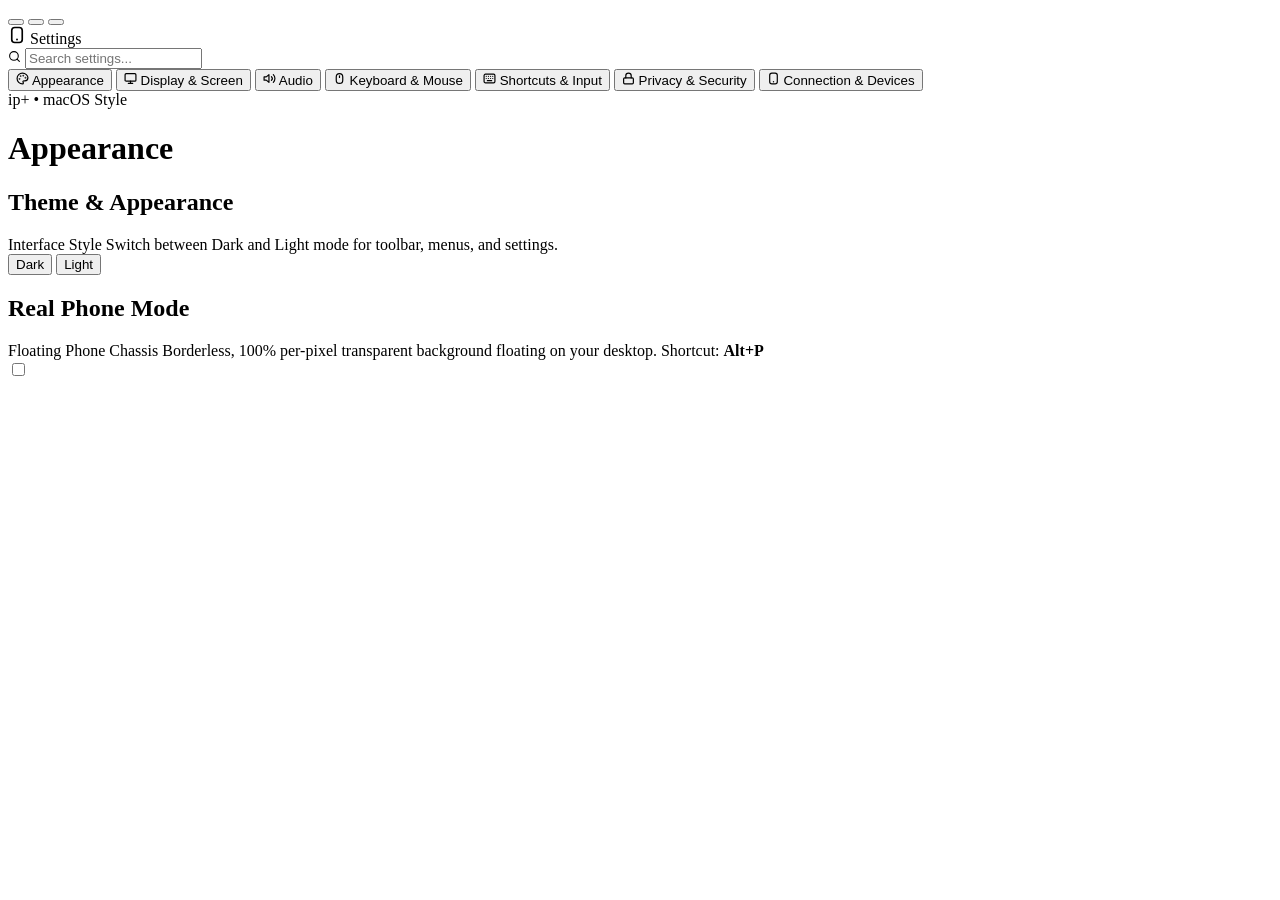
==== handset/web/settings.html @ 4e91f749 "feat: initial release of ip+ - native 60fps iPhone mirroring & control platform for Windows 11 (iOS " ====
<!DOCTYPE html>
<html lang="en" data-theme="dark">
<head>
  <meta charset="UTF-8">
  <meta name="viewport" content="width=device-width, initial-scale=1.0">
  <title>ip+ - Settings</title>
  <link rel="icon" type="image/svg+xml" href="/logo.svg">
  <link rel="stylesheet" href="/css/variables.css">
  <link rel="stylesheet" href="/css/controls.css">
  <link rel="stylesheet" href="/css/settings.css?v=20261113_m4">
  <script>
    try {
      const savedTheme = localStorage.getItem("pane-theme") || "dark";
      document.documentElement.setAttribute("data-theme", savedTheme);
    } catch (_) {}
  </script>
</head>
<body class="settings-body" data-theme="dark">
  <div class="settings-app" id="settings-app">
    <!-- Left Sidebar Navigation -->
    <aside class="settings-sidebar" id="sidebar-pane">
      <!-- macOS Traffic Lights Title Bar -->
      <div class="mac-traffic-lights pywebview-drag-region" id="mac-traffic-lights">
        <div class="traffic-light-buttons">
          <button type="button" class="traffic-btn traffic-close" id="mac-btn-close" title="Close (Cmd+W)" aria-label="Close"></button>
          <button type="button" class="traffic-btn traffic-min" id="mac-btn-min" title="Minimize (Cmd+M)" aria-label="Minimize"></button>
          <button type="button" class="traffic-btn traffic-max" id="mac-btn-max" title="Zoom / Fullscreen" aria-label="Zoom"></button>
        </div>
      </div>

      <div class="sidebar-header pywebview-drag-region">
        <div class="sidebar-brand">
          <svg viewBox="0 0 24 24" width="18" height="18" fill="none" stroke="currentColor" stroke-width="2.2" stroke-linecap="round" stroke-linejoin="round" class="sidebar-brand-icon" aria-hidden="true">
            <rect x="5" y="2" width="14" height="20" rx="4"/>
            <line x1="12" y1="18" x2="12.01" y2="18" stroke-width="2.5"/>
          </svg>
          <span class="sidebar-brand-text">Settings</span>
        </div>
        <div class="sidebar-search">
          <svg viewBox="0 0 24 24" width="13" height="13" fill="none" stroke="currentColor" stroke-width="2" stroke-linecap="round" stroke-linejoin="round" class="search-icon" aria-hidden="true">
            <circle cx="11" cy="11" r="8"/>
            <line x1="21" y1="21" x2="16.65" y2="16.65"/>
          </svg>
          <input type="text" id="settings-search" placeholder="Search settings..." autocomplete="off" aria-label="Search settings">
        </div>
      </div>

      <nav class="sidebar-nav" id="sidebar-nav" role="tablist" aria-label="Settings categories">
        <button type="button" class="nav-item is-active" data-tab="tab-appearance" role="tab" aria-selected="true" id="nav-tab-appearance">
          <span class="nav-icon-tile tile-purple">
            <svg viewBox="0 0 24 24" width="13" height="13" fill="none" stroke="currentColor" stroke-width="2.2" stroke-linecap="round" stroke-linejoin="round">
              <circle cx="13.5" cy="6.5" r=".5" fill="currentColor"/>
              <circle cx="17.5" cy="10.5" r=".5" fill="currentColor"/>
              <circle cx="8.5" cy="7.5" r=".5" fill="currentColor"/>
              <circle cx="6.5" cy="12.5" r=".5" fill="currentColor"/>
              <path d="M12 2C6.5 2 2 6.5 2 12s4.5 10 10 10c.926 0 1.648-.746 1.648-1.688 0-.437-.18-.835-.437-1.125-.29-.289-.438-.652-.438-1.125a1.64 1.64 0 0 1 1.668-1.668h1.996c3.051 0 5.563-2.512 5.563-5.563C22 6.5 17.5 2 12 2z"/>
            </svg>
          </span>
          <span class="nav-text">Appearance</span>
        </button>
        <button type="button" class="nav-item" data-tab="tab-display" role="tab" aria-selected="false" id="nav-tab-display">
          <span class="nav-icon-tile tile-blue">
            <svg viewBox="0 0 24 24" width="13" height="13" fill="none" stroke="currentColor" stroke-width="2.2" stroke-linecap="round" stroke-linejoin="round">
              <rect x="2" y="3" width="20" height="14" rx="2"/>
              <line x1="8" y1="21" x2="16" y2="21"/>
              <line x1="12" y1="17" x2="12" y2="21"/>
            </svg>
          </span>
          <span class="nav-text">Display &amp; Screen</span>
        </button>
        <button type="button" class="nav-item" data-tab="tab-audio" role="tab" aria-selected="false" id="nav-tab-audio">
          <span class="nav-icon-tile tile-pink">
            <svg viewBox="0 0 24 24" width="13" height="13" fill="none" stroke="currentColor" stroke-width="2.2" stroke-linecap="round" stroke-linejoin="round">
              <polygon points="11 5 6 9 2 9 2 15 6 15 11 19 11 5"/>
              <path d="M19.07 4.93a10 10 0 0 1 0 14.14M15.54 8.46a5 5 0 0 1 0 7.07"/>
            </svg>
          </span>
          <span class="nav-text">Audio</span>
        </button>
        <button type="button" class="nav-item" data-tab="tab-trackpad" role="tab" aria-selected="false" id="nav-tab-trackpad">
          <span class="nav-icon-tile tile-teal">
            <svg viewBox="0 0 24 24" width="13" height="13" fill="none" stroke="currentColor" stroke-width="2.2" stroke-linecap="round" stroke-linejoin="round">
              <rect x="6" y="3" width="12" height="18" rx="6"/>
              <line x1="12" y1="7" x2="12" y2="10"/>
            </svg>
          </span>
          <span class="nav-text">Keyboard &amp; Mouse</span>
        </button>
        <button type="button" class="nav-item" data-tab="tab-keyboard" role="tab" aria-selected="false" id="nav-tab-keyboard">
          <span class="nav-icon-tile tile-orange">
            <svg viewBox="0 0 24 24" width="13" height="13" fill="none" stroke="currentColor" stroke-width="2.2" stroke-linecap="round" stroke-linejoin="round">
              <rect x="2" y="4" width="20" height="16" rx="2.5"/>
              <path d="M6 8h.01M10 8h.01M14 8h.01M18 8h.01M6 12h.01M10 12h.01M14 12h.01M18 12h.01M8 16h8"/>
            </svg>
          </span>
          <span class="nav-text">Shortcuts &amp; Input</span>
        </button>
        <button type="button" class="nav-item" data-tab="tab-security" role="tab" aria-selected="false" id="nav-tab-security">
          <span class="nav-icon-tile tile-indigo">
            <svg viewBox="0 0 24 24" width="13" height="13" fill="none" stroke="currentColor" stroke-width="2.2" stroke-linecap="round" stroke-linejoin="round">
              <rect x="3" y="11" width="18" height="11" rx="2" ry="2"/>
              <path d="M7 11V7a5 5 0 0 1 10 0v4"/>
            </svg>
          </span>
          <span class="nav-text">Privacy &amp; Security</span>
        </button>
        <button type="button" class="nav-item" data-tab="tab-connection" role="tab" aria-selected="false" id="nav-tab-connection">
          <span class="nav-icon-tile tile-green">
            <svg viewBox="0 0 24 24" width="13" height="13" fill="none" stroke="currentColor" stroke-width="2.2" stroke-linecap="round" stroke-linejoin="round">
              <rect x="5" y="2" width="14" height="20" rx="4"/>
              <line x1="12" y1="18" x2="12.01" y2="18" stroke-width="2.5"/>
            </svg>
          </span>
          <span class="nav-text">Connection &amp; Devices</span>
        </button>
      </nav>

      <div class="sidebar-footer">
        <span class="version-tag">ip+ &bull; macOS Style</span>
      </div>
    </aside>

    <!-- Right Content Area -->
    <main class="settings-content" id="content-pane" role="region" aria-label="Category settings">
      <!-- Header bar inside content (Draggable Titlebar) -->
      <header class="content-header pywebview-drag-region">
        <h1 class="category-title" id="category-title">Appearance</h1>
      </header>

      <div class="content-scroll" id="content-scroll">
        <!-- Tab 1: Appearance / General -->
        <section class="tab-pane is-active" id="tab-appearance" role="tabpanel" aria-labelledby="nav-tab-appearance">
          <div class="settings-group" data-keywords="theme dark light appearance interface style">
            <h2 class="group-title">Theme &amp; Appearance</h2>
            <div class="settings-card">
              <div class="setting-row">
                <div class="setting-meta">
                  <span class="setting-title">Interface Style</span>
                  <span class="setting-desc">Switch between Dark and Light mode for toolbar, menus, and settings.</span>
                </div>
                <div class="segmented segmented-theme" role="radiogroup" aria-label="Theme mode">
                  <button type="button" class="seg is-active" data-theme-choice="dark" role="radio" aria-checked="true">Dark</button>
                  <button type="button" class="seg" data-theme-choice="light" role="radio" aria-checked="false">Light</button>
                </div>
              </div>
            </div>
          </div>

          <div class="settings-group" data-keywords="real phone mode chassis border floating transparent per-pixel alt+p">
            <h2 class="group-title">Real Phone Mode</h2>
            <div class="settings-card">
              <div class="setting-row">
                <div class="setting-meta">
                  <span class="setting-title">Floating Phone Chassis</span>
                  <span class="setting-desc">Borderless, 100% per-pixel transparent background floating on your desktop. Shortcut: <strong class="badge-key">Alt+P</strong></span>
                </div>
                <label class="toggle-switch" aria-label="Toggle Real Phone Mode">
                  <input type="checkbox" id="toggle-real-phone-mode">
                  <span class="toggle-slider"></span>
                </label>
              </div>
            </div>
          </div>
        </section>

        <!-- Tab 2: Display & Screen -->
        <section class="tab-pane" id="tab-display" role="tabpanel" aria-labelledby="nav-tab-display" hidden>
          <div class="settings-group" data-keywords="resolution quality stream display sharpness 720p 1080p 2k 3k 4k native retina supersampling">
            <h2 class="group-title">Stream Resolution &amp; Quality</h2>
            <div class="settings-card">
              <div class="setting-row">
                <div class="setting-meta">
                  <span class="setting-title">Stream Resolution</span>
                  <span class="setting-desc">Set streaming fidelity. 2K, 3K, 4K &amp; Native provide ultra-sharp supersampling for high-res desktop monitors.</span>
                </div>
                <div class="segmented segmented-resolution" role="radiogroup" aria-label="Stream Resolution">
                  <button type="button" class="seg" data-resolution-choice="720p" role="radio" aria-checked="false">720p</button>
                  <button type="button" class="seg is-active" data-resolution-choice="1080p" role="radio" aria-checked="true">1080p</button>
                  <button type="button" class="seg" data-resolution-choice="2k" role="radio" aria-checked="false">2K</button>
                  <button type="button" class="seg" data-resolution-choice="3k" role="radio" aria-checked="false">3K</button>
                  <button type="button" class="seg" data-resolution-choice="4k" role="radio" aria-checked="false">4K</button>
                  <button type="button" class="seg" data-resolution-choice="native" role="radio" aria-checked="false">Native</button>
                </div>
              </div>

              <div class="setting-row">
                <div class="setting-meta">
                  <span class="setting-title">Retina Text &amp; Subpixel Sharpness</span>
                  <span class="setting-desc">Apply high-fidelity bicubic smoothing to enhance text clarity and eliminate blur on desktop.</span>
                </div>
                <div class="segmented segmented-sharpness" role="radiogroup" aria-label="Subpixel Sharpness">
                  <button type="button" class="seg" data-sharpness-choice="standard" role="radio" aria-checked="false">Standard</button>
                  <button type="button" class="seg is-active" data-sharpness-choice="crisp" role="radio" aria-checked="true">Crisp Retina</button>
                </div>
              </div>
            </div>
          </div>

          <div class="settings-group" data-keywords="display scaling fit aspect autofit fill contain stretch auto-rotate game">
            <h2 class="group-title">Display Scaling &amp; Rotation</h2>
            <div class="settings-card">
              <div class="setting-row">
                <div class="setting-meta">
                  <span class="setting-title">Fit &amp; Aspect Ratio</span>
                  <span class="setting-desc">Adapt screen geometry inside the mirror container without distortion.</span>
                </div>
                <div class="segmented segmented-fit" role="radiogroup" aria-label="Display Fit mode">
                  <button type="button" class="seg is-active" data-fit-choice="autofit" role="radio" aria-checked="true">Auto-Fit</button>
                  <button type="button" class="seg" data-fit-choice="fill" role="radio" aria-checked="false">Edge-to-Edge</button>
                  <button type="button" class="seg" data-fit-choice="contain" role="radio" aria-checked="false">Original</button>
                </div>
              </div>

              <div class="setting-row">
                <div class="setting-meta">
                  <span class="setting-title">Auto-Rotate Game Mode</span>
                  <span class="setting-desc">Automatically switch orientation when games like eFootball or Genshin launch.</span>
                </div>
                <div class="segmented segmented-toggle" role="radiogroup" aria-label="Auto-Rotate Game Mode">
                  <button type="button" class="seg is-active" data-auto-rotate-choice="off" role="radio" aria-checked="true">OFF</button>
                  <button type="button" class="seg" data-auto-rotate-choice="on" role="radio" aria-checked="false">ON</button>
                </div>
              </div>
            </div>
          </div>

          <div class="settings-group" data-keywords="crop edge pixels fine tuning borders black bars margins">
            <h2 class="group-title">Edge Crop Calibration (px)</h2>
            <div class="settings-card">
              <div class="crop-grid-two-col">
                <div class="crop-row">
                  <span class="crop-label">Top</span>
                  <input type="range" id="crop-top-slider" min="0" max="120" step="1" value="0" aria-label="Crop top slider">
                  <input type="number" id="crop-top-num" min="0" max="120" step="1" value="0" class="crop-num" aria-label="Crop top value">
                </div>
                <div class="crop-row">
                  <span class="crop-label">Bottom</span>
                  <input type="range" id="crop-bottom-slider" min="0" max="120" step="1" value="0" aria-label="Crop bottom slider">
                  <input type="number" id="crop-bottom-num" min="0" max="120" step="1" value="0" class="crop-num" aria-label="Crop bottom value">
                </div>
                <div class="crop-row">
                  <span class="crop-label">Left</span>
                  <input type="range" id="crop-left-slider" min="0" max="120" step="1" value="0" aria-label="Crop left slider">
                  <input type="number" id="crop-left-num" min="0" max="120" step="1" value="0" class="crop-num" aria-label="Crop left value">
                </div>
                <div class="crop-row">
                  <span class="crop-label">Right</span>
                  <input type="range" id="crop-right-slider" min="0" max="120" step="1" value="0" aria-label="Crop right slider">
                  <input type="number" id="crop-right-num" min="0" max="120" step="1" value="0" class="crop-num" aria-label="Crop right value">
                </div>
              </div>
              <div class="card-action-bar">
                <button type="button" class="ctl ctl-sm" id="btn-reset-crop">
                  <svg viewBox="0 0 24 24" width="12" height="12" fill="none" stroke="currentColor" stroke-width="2.2" stroke-linecap="round" stroke-linejoin="round" style="margin-right: 4px; vertical-align: -1px;">
                    <polyline points="1 4 1 10 7 10"/>
                    <path d="M3.51 15a9 9 0 1 0 2.13-9.36L1 10"/>
                  </svg>
                  Reset (0 px)
                </button>
                <button type="button" class="ctl ctl-sm ctl-accent" id="btn-save-crop">
                  <svg viewBox="0 0 24 24" width="12" height="12" fill="none" stroke="currentColor" stroke-width="2.5" stroke-linecap="round" stroke-linejoin="round" style="margin-right: 4px; vertical-align: -1px;">
                    <polyline points="20 6 9 17 4 12"/>
                  </svg>
                  Save Crop
                </button>
              </div>
            </div>
          </div>
        </section>

        <!-- Tab 3: Audio -->
        <section class="tab-pane" id="tab-audio" role="tabpanel" aria-labelledby="nav-tab-audio" hidden>
          <div class="settings-group" data-keywords="audio sound speakers sink volume bluetooth pair routing">
            <h2 class="group-title">Audio Routing</h2>
            <div class="settings-card">
              <div class="setting-row">
                <div class="setting-meta">
                  <span class="setting-title">iPhone &rarr; PC Speaker Sink</span>
                  <span class="setting-desc">Forward iPhone media, music, and game audio directly to Windows speakers.</span>
                </div>
                <div class="row-action-cluster">
                  <span class="audio-badge" id="audio-status-badge">○ Off</span>
                  <label class="toggle-switch" aria-label="Toggle iPhone to PC Audio Sink">
                    <input type="checkbox" id="toggle-audio-sink">
                    <span class="toggle-slider"></span>
                  </label>
                </div>
              </div>

              <div class="setting-row">
                <div class="setting-meta">
                  <span class="setting-title">PC Output Volume</span>
                  <span class="setting-desc">Adjust speaker gain level for mirrored audio stream.</span>
                </div>
                <div class="slider-val-cluster">
                  <input type="range" id="audio-vol-slider" min="0" max="100" step="1" value="100" aria-label="Audio volume slider">
                  <span class="val-pill" id="audio-vol-val">100%</span>
                </div>
              </div>

              <div class="setting-row">
                <div class="setting-meta">
                  <span class="setting-title">Bluetooth Audio Pairing</span>
                  <span class="setting-desc">Open Windows Bluetooth Settings to link iPhone as an A2DP audio source.</span>
                </div>
                <button type="button" class="ctl ctl-sm" id="btn-audio-pair">Open Windows Bluetooth</button>
              </div>
            </div>
          </div>
        </section>

        <!-- Tab 4: Keyboard & Mouse (Trackpad) -->
        <section class="tab-pane" id="tab-trackpad" role="tabpanel" aria-labelledby="nav-tab-trackpad" hidden>
          <div class="settings-group" data-keywords="mouse trackpad speed sensitivity gestures swipe scroll cursor">
            <h2 class="group-title">Trackpad &amp; Cursor Sensitivity</h2>
            <div class="settings-card">
              <div class="setting-row">
                <div class="setting-meta">
                  <span class="setting-title">Speed Presets</span>
                  <span class="setting-desc">Select speed curve sensitivity multiplier for swipe gestures and mouse scrolling.</span>
                </div>
                <div class="segmented segmented-speed" role="radiogroup" aria-label="Speed presets">
                  <button type="button" class="seg" data-speed-choice="65">Slow (65%)</button>
                  <button type="button" class="seg is-active" data-speed-choice="100">Default (100%)</button>
                  <button type="button" class="seg" data-speed-choice="140">Fast (140%)</button>
                </div>
              </div>

              <div class="setting-row">
                <div class="setting-meta">
                  <span class="setting-title">Custom Sensitivity Multiplier</span>
                  <span class="setting-desc">Fine-tune swipe velocity multiplier (30% to 200%).</span>
                </div>
                <div class="slider-val-cluster">
                  <input type="range" id="trackpad-speed-slider" min="30" max="200" step="5" value="100" aria-label="Trackpad speed slider">
                  <input type="number" id="trackpad-speed-num" min="30" max="200" step="5" value="100" class="crop-num" aria-label="Trackpad speed value">
                </div>
              </div>

              <div class="card-action-bar">
                <button type="button" class="ctl ctl-sm ctl-accent" id="btn-save-speed">Save Speed</button>
              </div>
            </div>
          </div>
        </section>

        <!-- Tab 5: Shortcuts & Input -->
        <section class="tab-pane" id="tab-keyboard" role="tabpanel" aria-labelledby="nav-tab-keyboard" hidden>
          <div class="shortcuts-search-box">
            <svg viewBox="0 0 24 24" width="14" height="14" fill="none" stroke="currentColor" stroke-width="2" stroke-linecap="round" stroke-linejoin="round" class="search-icon" aria-hidden="true">
              <circle cx="11" cy="11" r="8"/>
              <line x1="21" y1="21" x2="16.65" y2="16.65"/>
            </svg>
            <input type="text" id="shortcuts-filter-input" class="shortcuts-search-input" placeholder="Search shortcuts..." autocomplete="off" spellcheck="false" aria-label="Search shortcuts">
          </div>

          <!-- Shortcuts Empty State -->
          <div class="shortcuts-empty-state" id="shortcuts-empty-state">
            No shortcuts found matching "<span id="search-query-echo"></span>"
          </div>

          <!-- Category 1: Navigation -->
          <div class="shortcuts-category-group" data-category="navigation">
            <h2 class="shortcuts-category-title">Navigation</h2>
            <div class="shortcuts-table-card">
              <div class="shortcut-row" data-name="Open Settings" data-keys="alt s ctrl ,">
                <span class="shortcut-action-name">Open Settings</span>
                <div class="shortcut-keys-stack">
                  <div class="shortcut-key-item">
                    <span class="key-combo"><span class="key-cap">Alt</span><span class="key-plus">+</span><span class="key-cap">S</span></span>
                    <button type="button" class="shortcut-trash-btn" title="Reset shortcut" aria-label="Reset shortcut">
                      <svg viewBox="0 0 24 24" width="13" height="13" fill="none" stroke="currentColor" stroke-width="1.8" stroke-linecap="round" stroke-linejoin="round"><polyline points="3 6 5 6 21 6"/><path d="M19 6v14a2 2 0 0 1-2 2H7a2 2 0 0 1-2-2V6m3 0V4a2 2 0 0 1 2-2h4a2 2 0 0 1 2 2v2"/></svg>
                    </button>
                  </div>
                </div>
              </div>

              <div class="shortcut-row" data-name="Toggle Real Phone Mode" data-keys="alt p">
                <span class="shortcut-action-name">Toggle Real Phone Mode</span>
                <div class="shortcut-keys-stack">
                  <div class="shortcut-key-item">
                    <span class="key-combo"><span class="key-cap">Alt</span><span class="key-plus">+</span><span class="key-cap">P</span></span>
                    <button type="button" class="shortcut-trash-btn" title="Reset shortcut" aria-label="Reset shortcut">
                      <svg viewBox="0 0 24 24" width="13" height="13" fill="none" stroke="currentColor" stroke-width="1.8" stroke-linecap="round" stroke-linejoin="round"><polyline points="3 6 5 6 21 6"/><path d="M19 6v14a2 2 0 0 1-2 2H7a2 2 0 0 1-2-2V6m3 0V4a2 2 0 0 1 2-2h4a2 2 0 0 1 2 2v2"/></svg>
                    </button>
                  </div>
                </div>
              </div>

              <div class="shortcut-row" data-name="Rotate Screen Landscape Portrait" data-keys="alt h">
                <span class="shortcut-action-name">Rotate Screen (Landscape / Portrait)</span>
                <div class="shortcut-keys-stack">
                  <div class="shortcut-key-item">
                    <span class="key-combo"><span class="key-cap">Alt</span><span class="key-plus">+</span><span class="key-cap">H</span></span>
                    <button type="button" class="shortcut-trash-btn" title="Reset shortcut" aria-label="Reset shortcut">
                      <svg viewBox="0 0 24 24" width="13" height="13" fill="none" stroke="currentColor" stroke-width="1.8" stroke-linecap="round" stroke-linejoin="round"><polyline points="3 6 5 6 21 6"/><path d="M19 6v14a2 2 0 0 1-2 2H7a2 2 0 0 1-2-2V6m3 0V4a2 2 0 0 1 2-2h4a2 2 0 0 1 2 2v2"/></svg>
                    </button>
                  </div>
                </div>
              </div>

              <div class="shortcut-row" data-name="Toggle Full Size Scaling" data-keys="alt f">
                <span class="shortcut-action-name">Toggle Full Size / Scaling</span>
                <div class="shortcut-keys-stack">
                  <div class="shortcut-key-item">
                    <span class="key-combo"><span class="key-cap">Alt</span><span class="key-plus">+</span><span class="key-cap">F</span></span>
                    <button type="button" class="shortcut-trash-btn" title="Reset shortcut" aria-label="Reset shortcut">
                      <svg viewBox="0 0 24 24" width="13" height="13" fill="none" stroke="currentColor" stroke-width="1.8" stroke-linecap="round" stroke-linejoin="round"><polyline points="3 6 5 6 21 6"/><path d="M19 6v14a2 2 0 0 1-2 2H7a2 2 0 0 1-2-2V6m3 0V4a2 2 0 0 1 2-2h4a2 2 0 0 1 2 2v2"/></svg>
                    </button>
                  </div>
                </div>
              </div>

              <div class="shortcut-row" data-name="Minimize to System Tray" data-keys="alt m">
                <span class="shortcut-action-name">Minimize to System Tray</span>
                <div class="shortcut-keys-stack">
                  <div class="shortcut-key-item">
                    <span class="key-combo"><span class="key-cap">Alt</span><span class="key-plus">+</span><span class="key-cap">M</span></span>
                    <button type="button" class="shortcut-trash-btn" title="Reset shortcut" aria-label="Reset shortcut">
                      <svg viewBox="0 0 24 24" width="13" height="13" fill="none" stroke="currentColor" stroke-width="1.8" stroke-linecap="round" stroke-linejoin="round"><polyline points="3 6 5 6 21 6"/><path d="M19 6v14a2 2 0 0 1-2 2H7a2 2 0 0 1-2-2V6m3 0V4a2 2 0 0 1 2-2h4a2 2 0 0 1 2 2v2"/></svg>
                    </button>
                  </div>
                </div>
              </div>

              <div class="shortcut-row" data-name="Exit Fullscreen Close" data-keys="esc alt w">
                <span class="shortcut-action-name">Exit Fullscreen / Close</span>
                <div class="shortcut-keys-stack">
                  <div class="shortcut-key-item">
                    <span class="key-combo"><span class="key-cap">Esc</span></span>
                    <button type="button" class="shortcut-trash-btn" title="Reset shortcut" aria-label="Reset shortcut">
                      <svg viewBox="0 0 24 24" width="13" height="13" fill="none" stroke="currentColor" stroke-width="1.8" stroke-linecap="round" stroke-linejoin="round"><polyline points="3 6 5 6 21 6"/><path d="M19 6v14a2 2 0 0 1-2 2H7a2 2 0 0 1-2-2V6m3 0V4a2 2 0 0 1 2-2h4a2 2 0 0 1 2 2v2"/></svg>
                    </button>
                  </div>
                </div>
              </div>
            </div>
          </div>

          <!-- Category 2: Device Control -->
          <div class="shortcuts-category-group" data-category="device">
            <h2 class="shortcuts-category-title">Device &amp; System Control</h2>
            <div class="shortcuts-table-card">
              <div class="shortcut-row" data-name="Wake Unlock iPhone" data-keys="alt u">
                <span class="shortcut-action-name">Wake / Unlock iPhone</span>
                <div class="shortcut-keys-stack">
                  <div class="shortcut-key-item">
                    <span class="key-combo"><span class="key-cap">Alt</span><span class="key-plus">+</span><span class="key-cap">U</span></span>
                    <button type="button" class="shortcut-trash-btn" title="Reset shortcut" aria-label="Reset shortcut">
                      <svg viewBox="0 0 24 24" width="13" height="13" fill="none" stroke="currentColor" stroke-width="1.8" stroke-linecap="round" stroke-linejoin="round"><polyline points="3 6 5 6 21 6"/><path d="M19 6v14a2 2 0 0 1-2 2H7a2 2 0 0 1-2-2V6m3 0V4a2 2 0 0 1 2-2h4a2 2 0 0 1 2 2v2"/></svg>
                    </button>
                  </div>
                </div>
              </div>

              <div class="shortcut-row" data-name="Lock iPhone Screen" data-keys="alt l">
                <span class="shortcut-action-name">Lock iPhone Screen</span>
                <div class="shortcut-keys-stack">
                  <div class="shortcut-key-item">
                    <span class="key-combo"><span class="key-cap">Alt</span><span class="key-plus">+</span><span class="key-cap">L</span></span>
                    <button type="button" class="shortcut-trash-btn" title="Reset shortcut" aria-label="Reset shortcut">
                      <svg viewBox="0 0 24 24" width="13" height="13" fill="none" stroke="currentColor" stroke-width="1.8" stroke-linecap="round" stroke-linejoin="round"><polyline points="3 6 5 6 21 6"/><path d="M19 6v14a2 2 0 0 1-2 2H7a2 2 0 0 1-2-2V6m3 0V4a2 2 0 0 1 2-2h4a2 2 0 0 1 2 2v2"/></svg>
                    </button>
                  </div>
                </div>
              </div>

              <div class="shortcut-row" data-name="Stealth Mode Dim Display Power Saver" data-keys="alt d">
                <span class="shortcut-action-name">Stealth Mode (Dim Display)</span>
                <div class="shortcut-keys-stack">
                  <div class="shortcut-key-item">
                    <span class="key-combo"><span class="key-cap">Alt</span><span class="key-plus">+</span><span class="key-cap">D</span></span>
                    <button type="button" class="shortcut-trash-btn" title="Reset shortcut" aria-label="Reset shortcut">
                      <svg viewBox="0 0 24 24" width="13" height="13" fill="none" stroke="currentColor" stroke-width="1.8" stroke-linecap="round" stroke-linejoin="round"><polyline points="3 6 5 6 21 6"/><path d="M19 6v14a2 2 0 0 1-2 2H7a2 2 0 0 1-2-2V6m3 0V4a2 2 0 0 1 2-2h4a2 2 0 0 1 2 2v2"/></svg>
                    </button>
                  </div>
                </div>
              </div>

              <div class="shortcut-row" data-name="Toggle iOS On-Screen Keyboard" data-keys="ctrl k">
                <span class="shortcut-action-name">Toggle iOS On-Screen Keyboard</span>
                <div class="shortcut-keys-stack">
                  <div class="shortcut-key-item">
                    <span class="key-combo"><span class="key-cap">Ctrl</span><span class="key-plus">+</span><span class="key-cap">K</span></span>
                    <button type="button" class="shortcut-trash-btn" title="Reset shortcut" aria-label="Reset shortcut">
                      <svg viewBox="0 0 24 24" width="13" height="13" fill="none" stroke="currentColor" stroke-width="1.8" stroke-linecap="round" stroke-linejoin="round"><polyline points="3 6 5 6 21 6"/><path d="M19 6v14a2 2 0 0 1-2 2H7a2 2 0 0 1-2-2V6m3 0V4a2 2 0 0 1 2-2h4a2 2 0 0 1 2 2v2"/></svg>
                    </button>
                  </div>
                </div>
              </div>
            </div>
          </div>

          <!-- Category 3: Clipboard & Text -->
          <div class="shortcuts-category-group" data-category="clipboard">
            <h2 class="shortcuts-category-title">Clipboard &amp; Productivity</h2>
            <div class="shortcuts-table-card">
              <div class="shortcut-row" data-name="Copy from iPhone OCR Text" data-keys="alt c ctrl c">
                <span class="shortcut-action-name">Copy from iPhone (OCR Engine)</span>
                <div class="shortcut-keys-stack">
                  <div class="shortcut-key-item">
                    <span class="key-combo"><span class="key-cap">Alt</span><span class="key-plus">+</span><span class="key-cap">C</span></span>
                    <button type="button" class="shortcut-trash-btn" title="Reset shortcut" aria-label="Reset shortcut">
                      <svg viewBox="0 0 24 24" width="13" height="13" fill="none" stroke="currentColor" stroke-width="1.8" stroke-linecap="round" stroke-linejoin="round"><polyline points="3 6 5 6 21 6"/><path d="M19 6v14a2 2 0 0 1-2 2H7a2 2 0 0 1-2-2V6m3 0V4a2 2 0 0 1 2-2h4a2 2 0 0 1 2 2v2"/></svg>
                    </button>
                  </div>
                  <div class="shortcut-key-item">
                    <span class="key-combo"><span class="key-cap">Ctrl</span><span class="key-plus">+</span><span class="key-cap">C</span></span>
                    <button type="button" class="shortcut-trash-btn" title="Reset shortcut" aria-label="Reset shortcut">
                      <svg viewBox="0 0 24 24" width="13" height="13" fill="none" stroke="currentColor" stroke-width="1.8" stroke-linecap="round" stroke-linejoin="round"><polyline points="3 6 5 6 21 6"/><path d="M19 6v14a2 2 0 0 1-2 2H7a2 2 0 0 1-2-2V6m3 0V4a2 2 0 0 1 2-2h4a2 2 0 0 1 2 2v2"/></svg>
                    </button>
                  </div>
                </div>
              </div>

              <div class="shortcut-row" data-name="Paste PC Clipboard to iPhone" data-keys="alt v ctrl v">
                <span class="shortcut-action-name">Paste PC Clipboard to iPhone</span>
                <div class="shortcut-keys-stack">
                  <div class="shortcut-key-item">
                    <span class="key-combo"><span class="key-cap">Alt</span><span class="key-plus">+</span><span class="key-cap">V</span></span>
                    <button type="button" class="shortcut-trash-btn" title="Reset shortcut" aria-label="Reset shortcut">
                      <svg viewBox="0 0 24 24" width="13" height="13" fill="none" stroke="currentColor" stroke-width="1.8" stroke-linecap="round" stroke-linejoin="round"><polyline points="3 6 5 6 21 6"/><path d="M19 6v14a2 2 0 0 1-2 2H7a2 2 0 0 1-2-2V6m3 0V4a2 2 0 0 1 2-2h4a2 2 0 0 1 2 2v2"/></svg>
                    </button>
                  </div>
                  <div class="shortcut-key-item">
                    <span class="key-combo"><span class="key-cap">Ctrl</span><span class="key-plus">+</span><span class="key-cap">V</span></span>
                    <button type="button" class="shortcut-trash-btn" title="Reset shortcut" aria-label="Reset shortcut">
                      <svg viewBox="0 0 24 24" width="13" height="13" fill="none" stroke="currentColor" stroke-width="1.8" stroke-linecap="round" stroke-linejoin="round"><polyline points="3 6 5 6 21 6"/><path d="M19 6v14a2 2 0 0 1-2 2H7a2 2 0 0 1-2-2V6m3 0V4a2 2 0 0 1 2-2h4a2 2 0 0 1 2 2v2"/></svg>
                    </button>
                  </div>
                </div>
              </div>

              <div class="shortcut-row" data-name="Clear Clipboard Long Text Cache" data-keys="alt r">
                <span class="shortcut-action-name">Clear Clipboard Cache</span>
                <div class="shortcut-keys-stack">
                  <div class="shortcut-key-item">
                    <span class="key-combo"><span class="key-cap">Alt</span><span class="key-plus">+</span><span class="key-cap">R</span></span>
                    <button type="button" class="shortcut-trash-btn" title="Reset shortcut" aria-label="Reset shortcut">
                      <svg viewBox="0 0 24 24" width="13" height="13" fill="none" stroke="currentColor" stroke-width="1.8" stroke-linecap="round" stroke-linejoin="round"><polyline points="3 6 5 6 21 6"/><path d="M19 6v14a2 2 0 0 1-2 2H7a2 2 0 0 1-2-2V6m3 0V4a2 2 0 0 1 2-2h4a2 2 0 0 1 2 2v2"/></svg>
                    </button>
                  </div>
                </div>
              </div>

              <div class="shortcut-row" data-name="Grab Social Link QR Instagram TikTok Threads" data-keys="alt b">
                <span class="shortcut-action-name">Grab Social Link (Instagram / TikTok)</span>
                <div class="shortcut-keys-stack">
                  <div class="shortcut-key-item">
                    <span class="key-combo"><span class="key-cap">Alt</span><span class="key-plus">+</span><span class="key-cap">B</span></span>
                    <button type="button" class="shortcut-trash-btn" title="Reset shortcut" aria-label="Reset shortcut">
                      <svg viewBox="0 0 24 24" width="13" height="13" fill="none" stroke="currentColor" stroke-width="1.8" stroke-linecap="round" stroke-linejoin="round"><polyline points="3 6 5 6 21 6"/><path d="M19 6v14a2 2 0 0 1-2 2H7a2 2 0 0 1-2-2V6m3 0V4a2 2 0 0 1 2-2h4a2 2 0 0 1 2 2v2"/></svg>
                    </button>
                  </div>
                </div>
              </div>

              <div class="shortcut-row" data-name="Select All Text" data-keys="ctrl a">
                <span class="shortcut-action-name">Select All</span>
                <div class="shortcut-keys-stack">
                  <div class="shortcut-key-item">
                    <span class="key-combo"><span class="key-cap">Ctrl</span><span class="key-plus">+</span><span class="key-cap">A</span></span>
                    <button type="button" class="shortcut-trash-btn" title="Reset shortcut" aria-label="Reset shortcut">
                      <svg viewBox="0 0 24 24" width="13" height="13" fill="none" stroke="currentColor" stroke-width="1.8" stroke-linecap="round" stroke-linejoin="round"><polyline points="3 6 5 6 21 6"/><path d="M19 6v14a2 2 0 0 1-2 2H7a2 2 0 0 1-2-2V6m3 0V4a2 2 0 0 1 2-2h4a2 2 0 0 1 2 2v2"/></svg>
                    </button>
                  </div>
                </div>
              </div>

              <div class="shortcut-row" data-name="Cut Text" data-keys="ctrl x">
                <span class="shortcut-action-name">Cut</span>
                <div class="shortcut-keys-stack">
                  <div class="shortcut-key-item">
                    <span class="key-combo"><span class="key-cap">Ctrl</span><span class="key-plus">+</span><span class="key-cap">X</span></span>
                    <button type="button" class="shortcut-trash-btn" title="Reset shortcut" aria-label="Reset shortcut">
                      <svg viewBox="0 0 24 24" width="13" height="13" fill="none" stroke="currentColor" stroke-width="1.8" stroke-linecap="round" stroke-linejoin="round"><polyline points="3 6 5 6 21 6"/><path d="M19 6v14a2 2 0 0 1-2 2H7a2 2 0 0 1-2-2V6m3 0V4a2 2 0 0 1 2-2h4a2 2 0 0 1 2 2v2"/></svg>
                    </button>
                  </div>
                </div>
              </div>

              <div class="shortcut-row" data-name="Undo Action" data-keys="ctrl z">
                <span class="shortcut-action-name">Undo</span>
                <div class="shortcut-keys-stack">
                  <div class="shortcut-key-item">
                    <span class="key-combo"><span class="key-cap">Ctrl</span><span class="key-plus">+</span><span class="key-cap">Z</span></span>
                    <button type="button" class="shortcut-trash-btn" title="Reset shortcut" aria-label="Reset shortcut">
                      <svg viewBox="0 0 24 24" width="13" height="13" fill="none" stroke="currentColor" stroke-width="1.8" stroke-linecap="round" stroke-linejoin="round"><polyline points="3 6 5 6 21 6"/><path d="M19 6v14a2 2 0 0 1-2 2H7a2 2 0 0 1-2-2V6m3 0V4a2 2 0 0 1 2-2h4a2 2 0 0 1 2 2v2"/></svg>
                    </button>
                  </div>
                </div>
              </div>
            </div>
          </div>

          <!-- Category 4: Window Scaling -->
          <div class="shortcuts-category-group" data-category="scaling">
            <h2 class="shortcuts-category-title">Window &amp; Display Scaling</h2>
            <div class="shortcuts-table-card">
              <div class="shortcut-row" data-name="Scale Window Up Larger" data-keys="ctrl + =">
                <span class="shortcut-action-name">Scale Window Up (+8%)</span>
                <div class="shortcut-keys-stack">
                  <div class="shortcut-key-item">
                    <span class="key-combo"><span class="key-cap">Ctrl</span><span class="key-plus">+</span><span class="key-cap">+</span></span>
                    <button type="button" class="shortcut-trash-btn" title="Reset shortcut" aria-label="Reset shortcut">
                      <svg viewBox="0 0 24 24" width="13" height="13" fill="none" stroke="currentColor" stroke-width="1.8" stroke-linecap="round" stroke-linejoin="round"><polyline points="3 6 5 6 21 6"/><path d="M19 6v14a2 2 0 0 1-2 2H7a2 2 0 0 1-2-2V6m3 0V4a2 2 0 0 1 2-2h4a2 2 0 0 1 2 2v2"/></svg>
                    </button>
                  </div>
                </div>
              </div>

              <div class="shortcut-row" data-name="Scale Window Down Smaller" data-keys="ctrl -">
                <span class="shortcut-action-name">Scale Window Down (&minus;8%)</span>
                <div class="shortcut-keys-stack">
                  <div class="shortcut-key-item">
                    <span class="key-combo"><span class="key-cap">Ctrl</span><span class="key-plus">+</span><span class="key-cap">&minus;</span></span>
                    <button type="button" class="shortcut-trash-btn" title="Reset shortcut" aria-label="Reset shortcut">
                      <svg viewBox="0 0 24 24" width="13" height="13" fill="none" stroke="currentColor" stroke-width="1.8" stroke-linecap="round" stroke-linejoin="round"><polyline points="3 6 5 6 21 6"/><path d="M19 6v14a2 2 0 0 1-2 2H7a2 2 0 0 1-2-2V6m3 0V4a2 2 0 0 1 2-2h4a2 2 0 0 1 2 2v2"/></svg>
                    </button>
                  </div>
                </div>
              </div>

              <div class="shortcut-row" data-name="Proportional Drag Resize Zoom Wheel" data-keys="ctrl scroll drag">
                <span class="shortcut-action-name">Proportional Zoom / Drag Resize</span>
                <div class="shortcut-keys-stack">
                  <div class="shortcut-key-item">
                    <span class="key-combo"><span class="key-cap">Ctrl</span><span class="key-plus">+</span><span class="key-cap">Wheel</span></span>
                    <button type="button" class="shortcut-trash-btn" title="Reset shortcut" aria-label="Reset shortcut">
                      <svg viewBox="0 0 24 24" width="13" height="13" fill="none" stroke="currentColor" stroke-width="1.8" stroke-linecap="round" stroke-linejoin="round"><polyline points="3 6 5 6 21 6"/><path d="M19 6v14a2 2 0 0 1-2 2H7a2 2 0 0 1-2-2V6m3 0V4a2 2 0 0 1 2-2h4a2 2 0 0 1 2 2v2"/></svg>
                    </button>
                  </div>
                  <div class="shortcut-key-item">
                    <span class="key-combo"><span class="key-cap">Drag Corner</span></span>
                    <button type="button" class="shortcut-trash-btn" title="Reset shortcut" aria-label="Reset shortcut">
                      <svg viewBox="0 0 24 24" width="13" height="13" fill="none" stroke="currentColor" stroke-width="1.8" stroke-linecap="round" stroke-linejoin="round"><polyline points="3 6 5 6 21 6"/><path d="M19 6v14a2 2 0 0 1-2 2H7a2 2 0 0 1-2-2V6m3 0V4a2 2 0 0 1 2-2h4a2 2 0 0 1 2 2v2"/></svg>
                    </button>
                  </div>
                </div>
              </div>
            </div>
          </div>

          <!-- Legacy / Integration Options Card -->
          <div class="settings-group" data-keywords="keyboard shortcuts clipboard ctrl cmd copy paste ios">
            <h2 class="shortcuts-category-title" style="margin-top: 24px;">Options &amp; Integration</h2>
            <div class="settings-card">
              <div class="setting-row">
                <div class="setting-meta">
                  <span class="setting-title">Cross-Platform Shortcuts</span>
                  <span class="setting-desc">Maps Windows <code>Ctrl</code> to macOS/iOS <code>Cmd</code> (e.g. Ctrl+C &rarr; Cmd+C).</span>
                </div>
                <div class="segmented segmented-toggle" role="radiogroup" aria-label="Cross-Platform Shortcuts">
                  <button type="button" class="seg is-active" data-shortcut-choice="true">ON</button>
                  <button type="button" class="seg" data-shortcut-choice="false">OFF</button>
                </div>
              </div>

              <div class="setting-row">
                <div class="setting-meta">
                  <span class="setting-title">Clipboard Integration</span>
                  <span class="setting-desc">Automatically route Windows clipboard to iPhone on <code>Ctrl+V</code>.</span>
                </div>
                <div class="segmented segmented-toggle" role="radiogroup" aria-label="Clipboard Integration">
                  <button type="button" class="seg is-active" data-paste-pc-choice="true">ON</button>
                  <button type="button" class="seg" data-paste-pc-choice="false">OFF</button>
                </div>
              </div>

              <div class="card-action-bar">
                <button type="button" class="ctl ctl-sm" id="btn-clear-copy-cache">Clear Clipboard Cache (Alt+R)</button>
                <button type="button" class="ctl ctl-sm" id="btn-toggle-onscreen-kb">Toggle iOS Keyboard (Ctrl+K)</button>
              </div>
            </div>
          </div>
        </section>

        <!-- Tab 6: Privacy & Security -->
        <section class="tab-pane" id="tab-security" role="tabpanel" aria-labelledby="nav-tab-security" hidden>
          <div class="settings-group" data-keywords="screen lock wake unlock stealth dim brightness sleep security">
            <h2 class="group-title">Device Screen Control</h2>
            <div class="settings-card">
              <div class="setting-row">
                <div class="setting-meta">
                  <span class="setting-title">Quick Actions</span>
                  <span class="setting-desc">Trigger hardware sleep and wake states on connected iPhone.</span>
                </div>
                <div class="btn-cluster">
                  <button type="button" class="ctl ctl-sm ctl-accent" id="btn-wake-unlock">Wake / Unlock (Alt+U)</button>
                  <button type="button" class="ctl ctl-sm" id="btn-lock-iphone">Lock Screen (Alt+L)</button>
                </div>
              </div>

              <div class="setting-row">
                <div class="setting-meta">
                  <span class="setting-title">Stealth Dim Mode</span>
                  <span class="setting-desc">Turns iPhone physical screen brightness down to 0% while PC mirror remains bright.</span>
                </div>
                <button type="button" class="ctl ctl-sm" id="btn-stealth-mode">Stealth: OFF</button>
              </div>
            </div>
          </div>

          <div class="settings-group" data-keywords="pin password auto unlock wipe privacy tray minimize">
            <h2 class="group-title">Privacy &amp; Auto-Unlock PIN</h2>
            <div class="settings-card">
              <div class="setting-row">
                <div class="setting-meta">
                  <span class="setting-title">Auto-Unlock PIN</span>
                  <span class="setting-desc">Saved locally in encrypted browser storage for single-click wake &amp; unlock.</span>
                </div>
                <div class="pin-input-wrap">
                  <input type="password" id="input-unlock-pin" placeholder="PIN" maxlength="6" autocomplete="new-password" aria-label="Unlock PIN">
                  <button type="button" class="ctl ctl-sm icon-btn" id="btn-toggle-pin-visibility" title="Toggle PIN visibility" aria-label="Toggle PIN visibility">
                    <svg viewBox="0 0 24 24" width="14" height="14" fill="none" stroke="currentColor" stroke-width="2" stroke-linecap="round" stroke-linejoin="round" aria-hidden="true" class="icon-eye">
                      <path d="M1 12s4-8 11-8 11 8 11 8-4 8-11 8-11-8-11-8z"/>
                      <circle cx="12" cy="12" r="3"/>
                    </svg>
                  </button>
                </div>
              </div>

              <div class="card-action-bar">
                <button type="button" class="ctl ctl-sm btn-danger" id="btn-wipe-privacy">Wipe Saved PIN &amp; Data</button>
                <button type="button" class="ctl ctl-sm" id="btn-hide-to-tray">Hide to Windows Tray</button>
              </div>
            </div>
          </div>
        </section>

        <!-- Tab 7: Connection & Troubleshooting -->
        <section class="tab-pane" id="tab-connection" role="tabpanel" aria-labelledby="nav-tab-connection" hidden>
          <div class="settings-group" data-keywords="wifi wireless cable usb transport connection pair devices scan">
            <h2 class="group-title">Connection Mode &amp; Wi-Fi</h2>
            <div class="settings-card">
              <div class="setting-row">
                <div class="setting-meta">
                  <span class="setting-title">Active Transport</span>
                  <span class="setting-desc">Select active USB cable or Wireless pairing route.</span>
                </div>
                <div class="segmented" role="radiogroup" aria-label="Transport Mode">
                  <button type="button" class="seg is-active" data-transport="usb">USB Cable</button>
                  <button type="button" class="seg" data-transport="wifi">Wi-Fi</button>
                </div>
              </div>

              <div class="setting-row">
                <div class="setting-meta">
                  <span class="setting-title">Wi-Fi Status</span>
                  <span class="setting-desc" id="wifi-status-desc">Searching for paired iPhone...</span>
                </div>
                <div class="btn-cluster">
                  <button type="button" class="ctl ctl-sm" id="btn-wifi-scan">Scan Network</button>
                  <button type="button" class="ctl ctl-sm" id="btn-wifi-pair">Pair Wi-Fi</button>
                </div>
              </div>
            </div>
          </div>

          <div class="settings-group" data-keywords="devices list connected refresh troubleshooting">
            <h2 class="group-title">Connected Devices</h2>
            <div class="settings-card">
              <div class="card-action-bar" style="margin-top: 0; margin-bottom: 8px; border-top: none; padding-top: 2px;">
                <button type="button" class="ctl ctl-sm" id="btn-refresh-devices">
                  <svg viewBox="0 0 24 24" width="12" height="12" fill="none" stroke="currentColor" stroke-width="2.2" stroke-linecap="round" stroke-linejoin="round" style="margin-right: 4px; vertical-align: -1px;">
                    <polyline points="23 4 23 10 17 10"/>
                    <polyline points="1 20 1 14 7 14"/>
                    <path d="M3.51 9a9 9 0 0 1 14.85-3.36L23 10M1 14l4.64 4.36A9 9 0 0 0 20.49 15"/>
                  </svg>
                  Refresh Devices
                </button>
              </div>
              <ul class="device-list" id="devices-list">
                <li class="device-empty">No device connected</li>
              </ul>
            </div>
          </div>

          <div class="settings-group" data-keywords="troubleshooting guide usb driver trust developer mode">
            <h2 class="group-title">Troubleshooting Guide</h2>
            <div class="settings-card">
              <div style="font-size: 12px; line-height: 1.6; color: var(--muted, #9ca3af); padding: 8px 0;">
                <p style="margin: 0 0 6px;">1. Plug in iPhone via USB and unlock it.</p>
                <p style="margin: 0 0 6px;">2. Tap <strong>Trust This Computer</strong> on the iPhone when prompted.</p>
                <p style="margin: 0 0 6px;">3. Ensure <strong>Developer Mode</strong> is enabled in iOS Settings &gt; Privacy &amp; Security.</p>
                <p style="margin: 0;">4. Ensure Apple Mobile Device USB Driver is active in Windows Device Manager.</p>
              </div>
            </div>
          </div>
        </section>
      </div>
    </main>
  </div>

  <!-- Toast for feedback -->
  <div class="settings-toast" id="settings-toast" role="status" aria-live="polite"></div>

  <!-- Client Controller Script -->
  <script src="/js/settings-window.js?v=20261113_m4"></script>
</body>
</html>
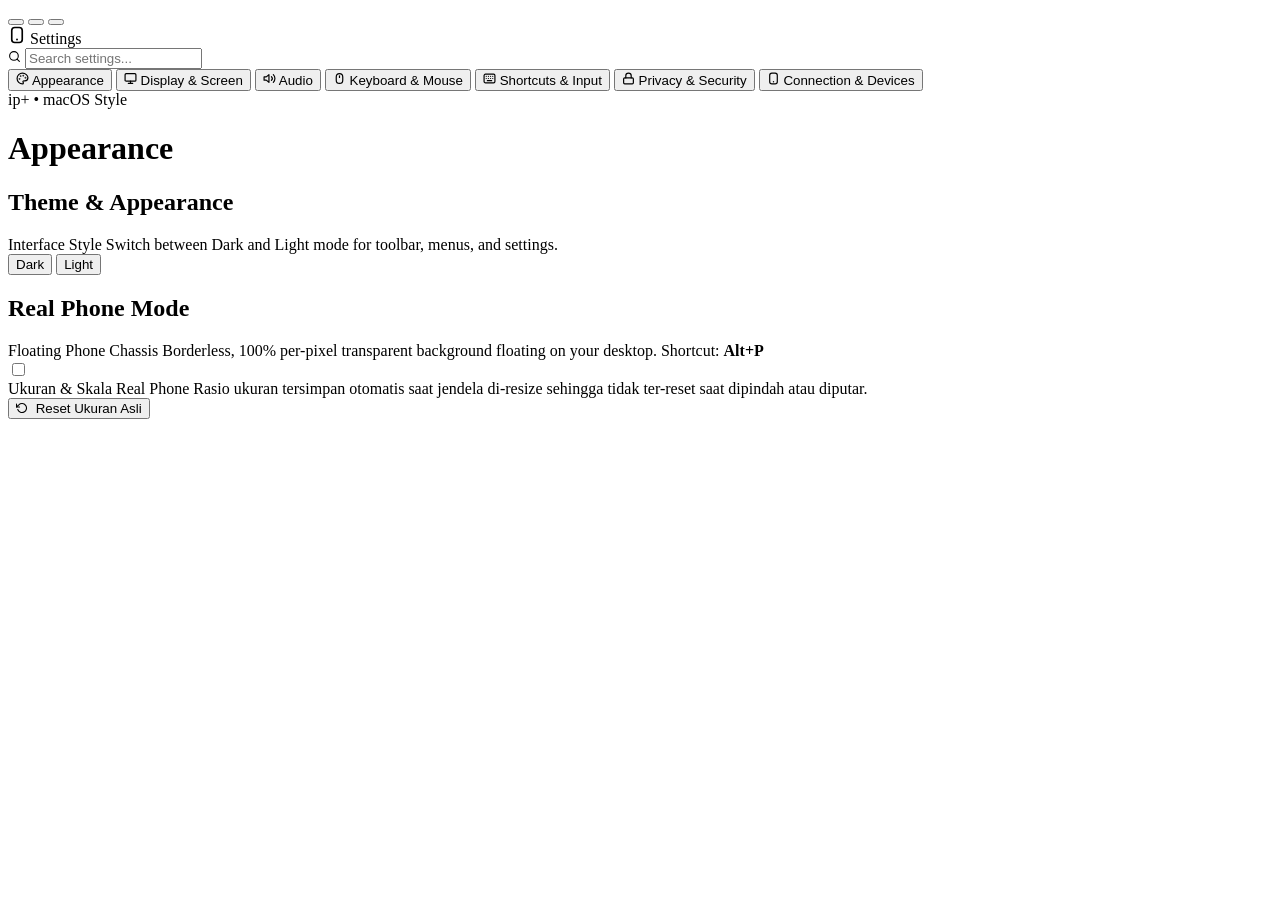
==== commit 6cc06305: "feat: persistent real phone scale ratio and 60fps screen recording engine" ====
--- a/handset/web/settings.html
+++ b/handset/web/settings.html
@@ -159,6 +159,20 @@
                   <span class="toggle-slider"></span>
                 </label>
               </div>
+
+              <div class="setting-row">
+                <div class="setting-meta">
+                  <span class="setting-title">Ukuran &amp; Skala Real Phone</span>
+                  <span class="setting-desc">Rasio ukuran tersimpan otomatis saat jendela di-resize sehingga tidak ter-reset saat dipindah atau diputar.</span>
+                </div>
+                <button type="button" class="ctl ctl-sm" id="btn-reset-real-phone-scale" title="Kembalikan ke skala proporsional 100%">
+                  <svg viewBox="0 0 24 24" width="12" height="12" fill="none" stroke="currentColor" stroke-width="2.2" stroke-linecap="round" stroke-linejoin="round" style="margin-right: 4px; vertical-align: -1px;" aria-hidden="true">
+                    <polyline points="1 4 1 10 7 10"/>
+                    <path d="M3.51 15a9 9 0 1 0 2.13-9.36L1 10"/>
+                  </svg>
+                  Reset Ukuran Asli
+                </button>
+              </div>
             </div>
           </div>
         </section>
@@ -266,6 +280,23 @@
               </div>
             </div>
           </div>
+
+          <div class="settings-group" data-keywords="recording record screen video capture webm mp4 folder save alt+r 60fps">
+            <h2 class="group-title">Screen Recording (Rekaman Layar)</h2>
+            <div class="settings-card">
+              <div class="setting-row">
+                <div class="setting-meta">
+                  <span class="setting-title">Folder Penyimpanan Video</span>
+                  <span class="setting-desc">Lokasi penyimpanan hasil rekaman video layar iPhone (60 FPS). Shortcut: <strong class="badge-key">Alt+R</strong></span>
+                </div>
+              </div>
+              <div class="recording-folder-box" style="display: flex; gap: 8px; align-items: center; padding: 4px 0 10px;">
+                <input type="text" id="recording-folder-input" class="ctl" style="flex: 1; padding: 7px 10px; font-size: 12px; background: rgba(0,0,0,0.22); border: 1px solid var(--border, rgba(255,255,255,0.12)); border-radius: 6px; color: var(--fg, #fff); font-family: monospace;" readonly aria-label="Recording folder path">
+                <button type="button" class="ctl ctl-sm" id="btn-browse-recording-folder">Browse...</button>
+                <button type="button" class="ctl ctl-sm ctl-accent" id="btn-open-recording-folder">Buka Folder</button>
+              </div>
+            </div>
+          </div>
         </section>
 
         <!-- Tab 3: Audio -->
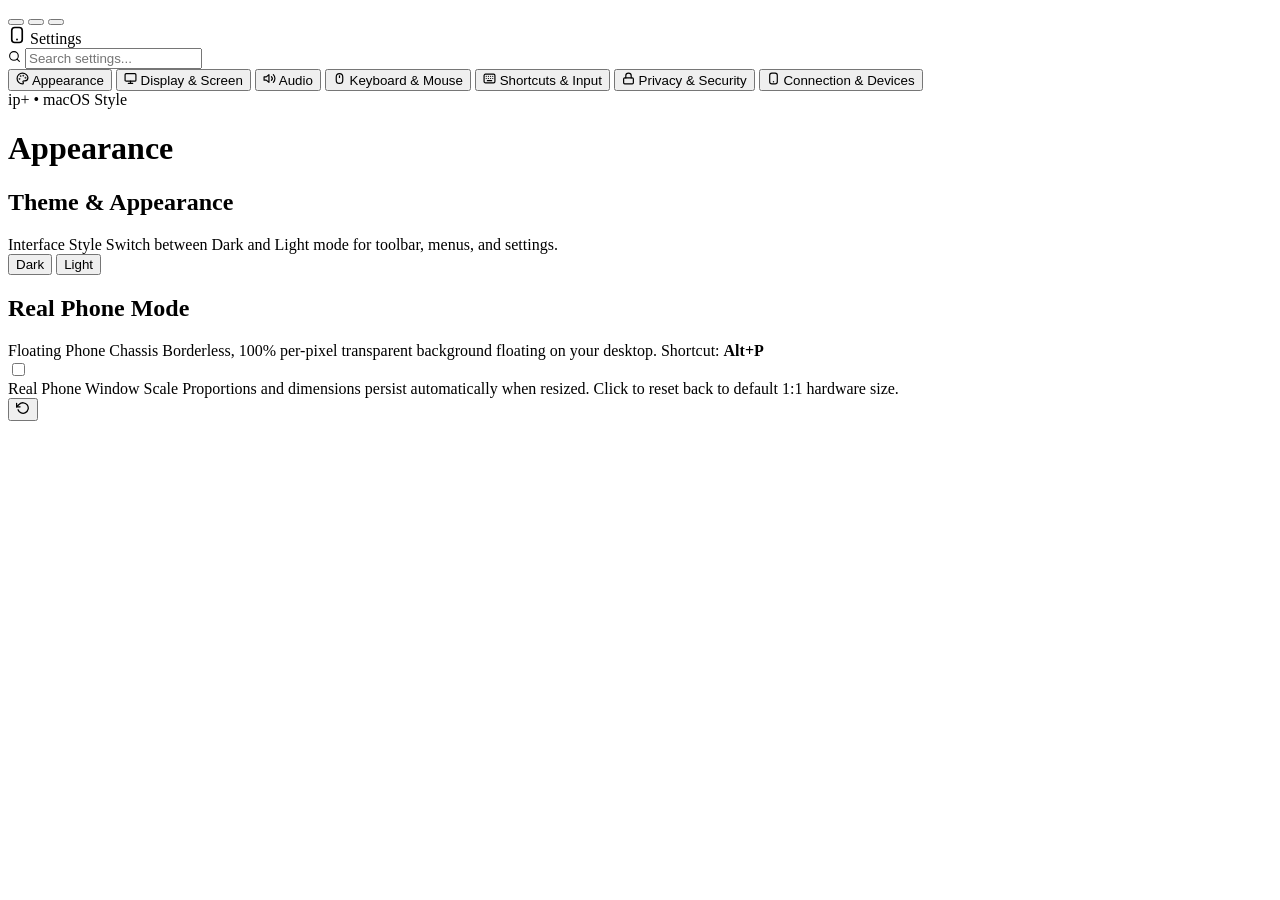
==== commit 602e7550: "feat(ui): fix python taskbar icon, localize settings to English with icon-only reset, and add persis" ====
--- a/handset/web/settings.html
+++ b/handset/web/settings.html
@@ -162,15 +162,14 @@
 
               <div class="setting-row">
                 <div class="setting-meta">
-                  <span class="setting-title">Ukuran &amp; Skala Real Phone</span>
-                  <span class="setting-desc">Rasio ukuran tersimpan otomatis saat jendela di-resize sehingga tidak ter-reset saat dipindah atau diputar.</span>
-                </div>
-                <button type="button" class="ctl ctl-sm" id="btn-reset-real-phone-scale" title="Kembalikan ke skala proporsional 100%">
-                  <svg viewBox="0 0 24 24" width="12" height="12" fill="none" stroke="currentColor" stroke-width="2.2" stroke-linecap="round" stroke-linejoin="round" style="margin-right: 4px; vertical-align: -1px;" aria-hidden="true">
+                  <span class="setting-title">Real Phone Window Scale</span>
+                  <span class="setting-desc">Proportions and dimensions persist automatically when resized. Click to reset back to default 1:1 hardware size.</span>
+                </div>
+                <button type="button" class="ctl ctl-icon" id="btn-reset-real-phone-scale" title="Reset to Default Size" aria-label="Reset to Default Size">
+                  <svg viewBox="0 0 24 24" width="14" height="14" fill="none" stroke="currentColor" stroke-width="2.2" stroke-linecap="round" stroke-linejoin="round" aria-hidden="true">
                     <polyline points="1 4 1 10 7 10"/>
                     <path d="M3.51 15a9 9 0 1 0 2.13-9.36L1 10"/>
                   </svg>
-                  Reset Ukuran Asli
                 </button>
               </div>
             </div>
@@ -282,18 +281,18 @@
           </div>
 
           <div class="settings-group" data-keywords="recording record screen video capture webm mp4 folder save alt+r 60fps">
-            <h2 class="group-title">Screen Recording (Rekaman Layar)</h2>
-            <div class="settings-card">
-              <div class="setting-row">
-                <div class="setting-meta">
-                  <span class="setting-title">Folder Penyimpanan Video</span>
-                  <span class="setting-desc">Lokasi penyimpanan hasil rekaman video layar iPhone (60 FPS). Shortcut: <strong class="badge-key">Alt+R</strong></span>
+            <h2 class="group-title">Screen Recording</h2>
+            <div class="settings-card">
+              <div class="setting-row">
+                <div class="setting-meta">
+                  <span class="setting-title">Recording Output Folder</span>
+                  <span class="setting-desc">Destination directory for 60 FPS screen recordings. Shortcut: <strong class="badge-key">Alt+R</strong></span>
                 </div>
               </div>
               <div class="recording-folder-box" style="display: flex; gap: 8px; align-items: center; padding: 4px 0 10px;">
                 <input type="text" id="recording-folder-input" class="ctl" style="flex: 1; padding: 7px 10px; font-size: 12px; background: rgba(0,0,0,0.22); border: 1px solid var(--border, rgba(255,255,255,0.12)); border-radius: 6px; color: var(--fg, #fff); font-family: monospace;" readonly aria-label="Recording folder path">
                 <button type="button" class="ctl ctl-sm" id="btn-browse-recording-folder">Browse...</button>
-                <button type="button" class="ctl ctl-sm ctl-accent" id="btn-open-recording-folder">Buka Folder</button>
+                <button type="button" class="ctl ctl-sm ctl-accent" id="btn-open-recording-folder">Open Folder</button>
               </div>
             </div>
           </div>
